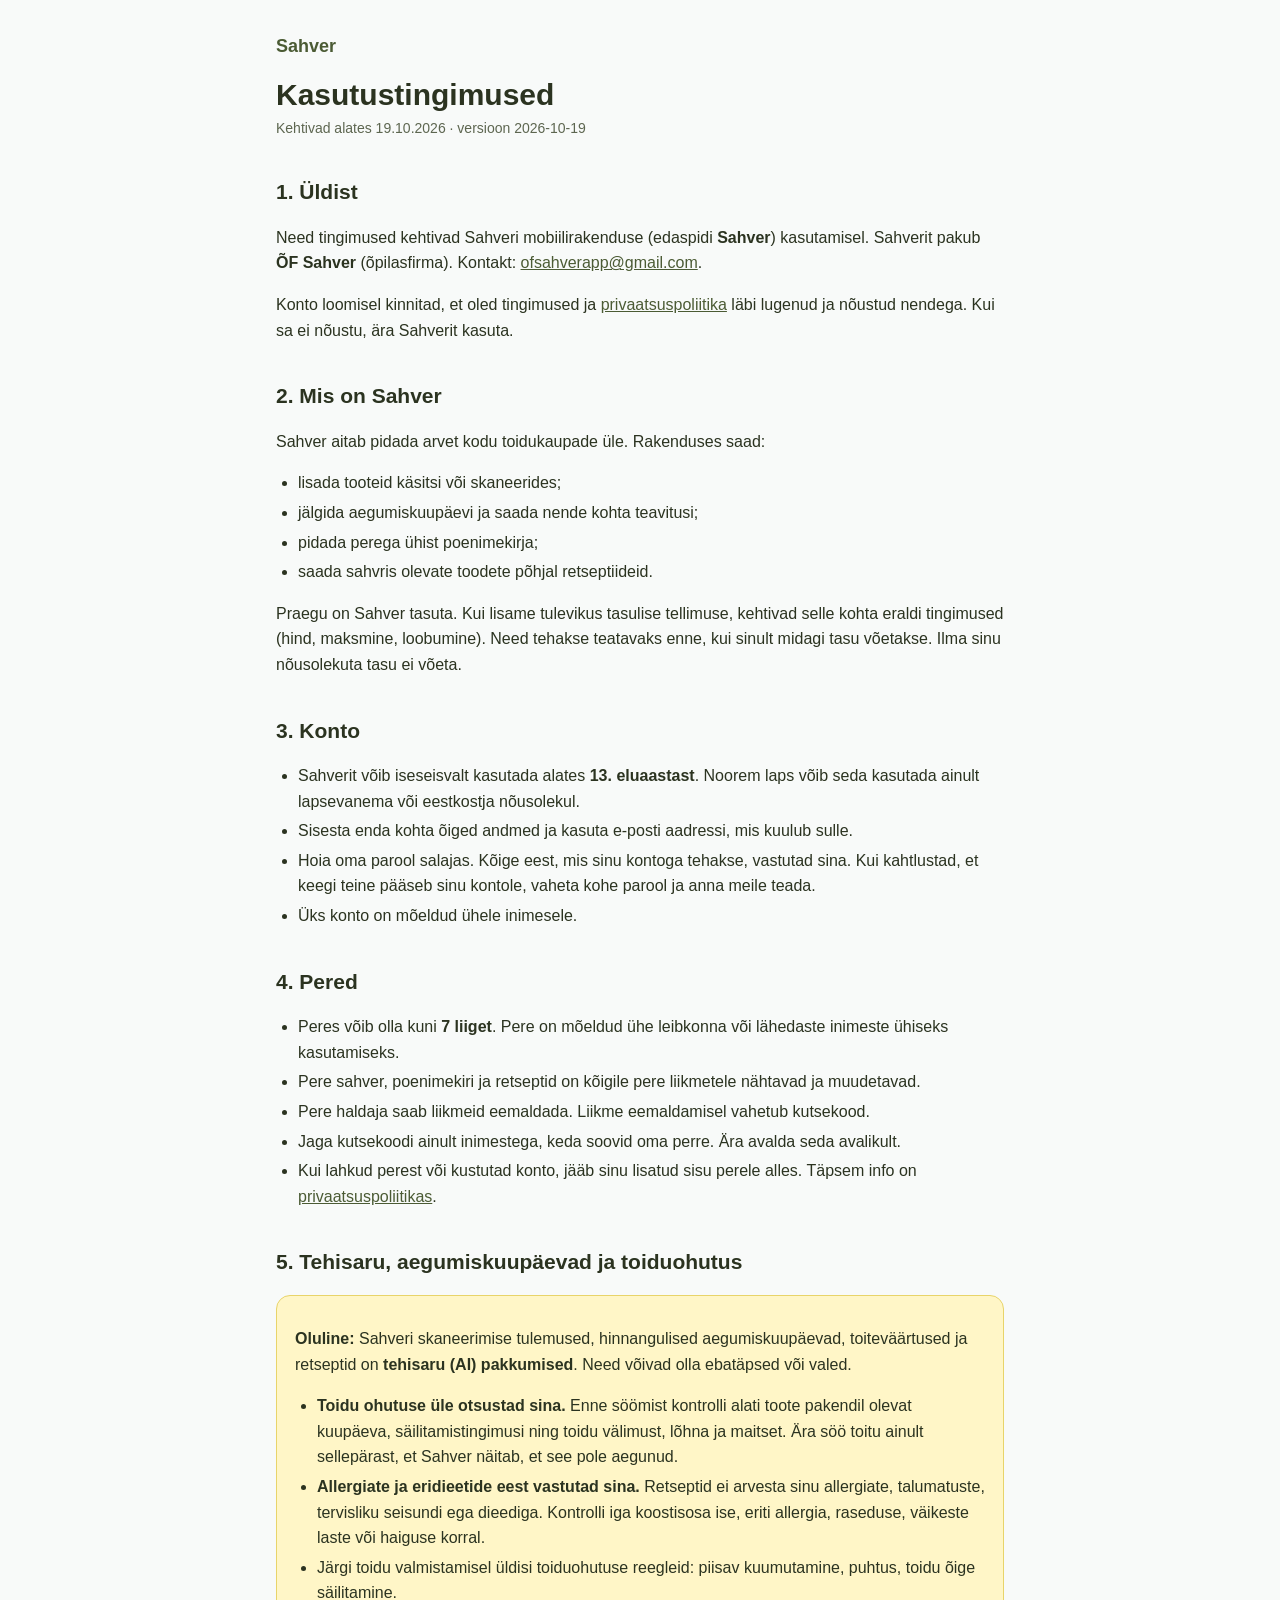
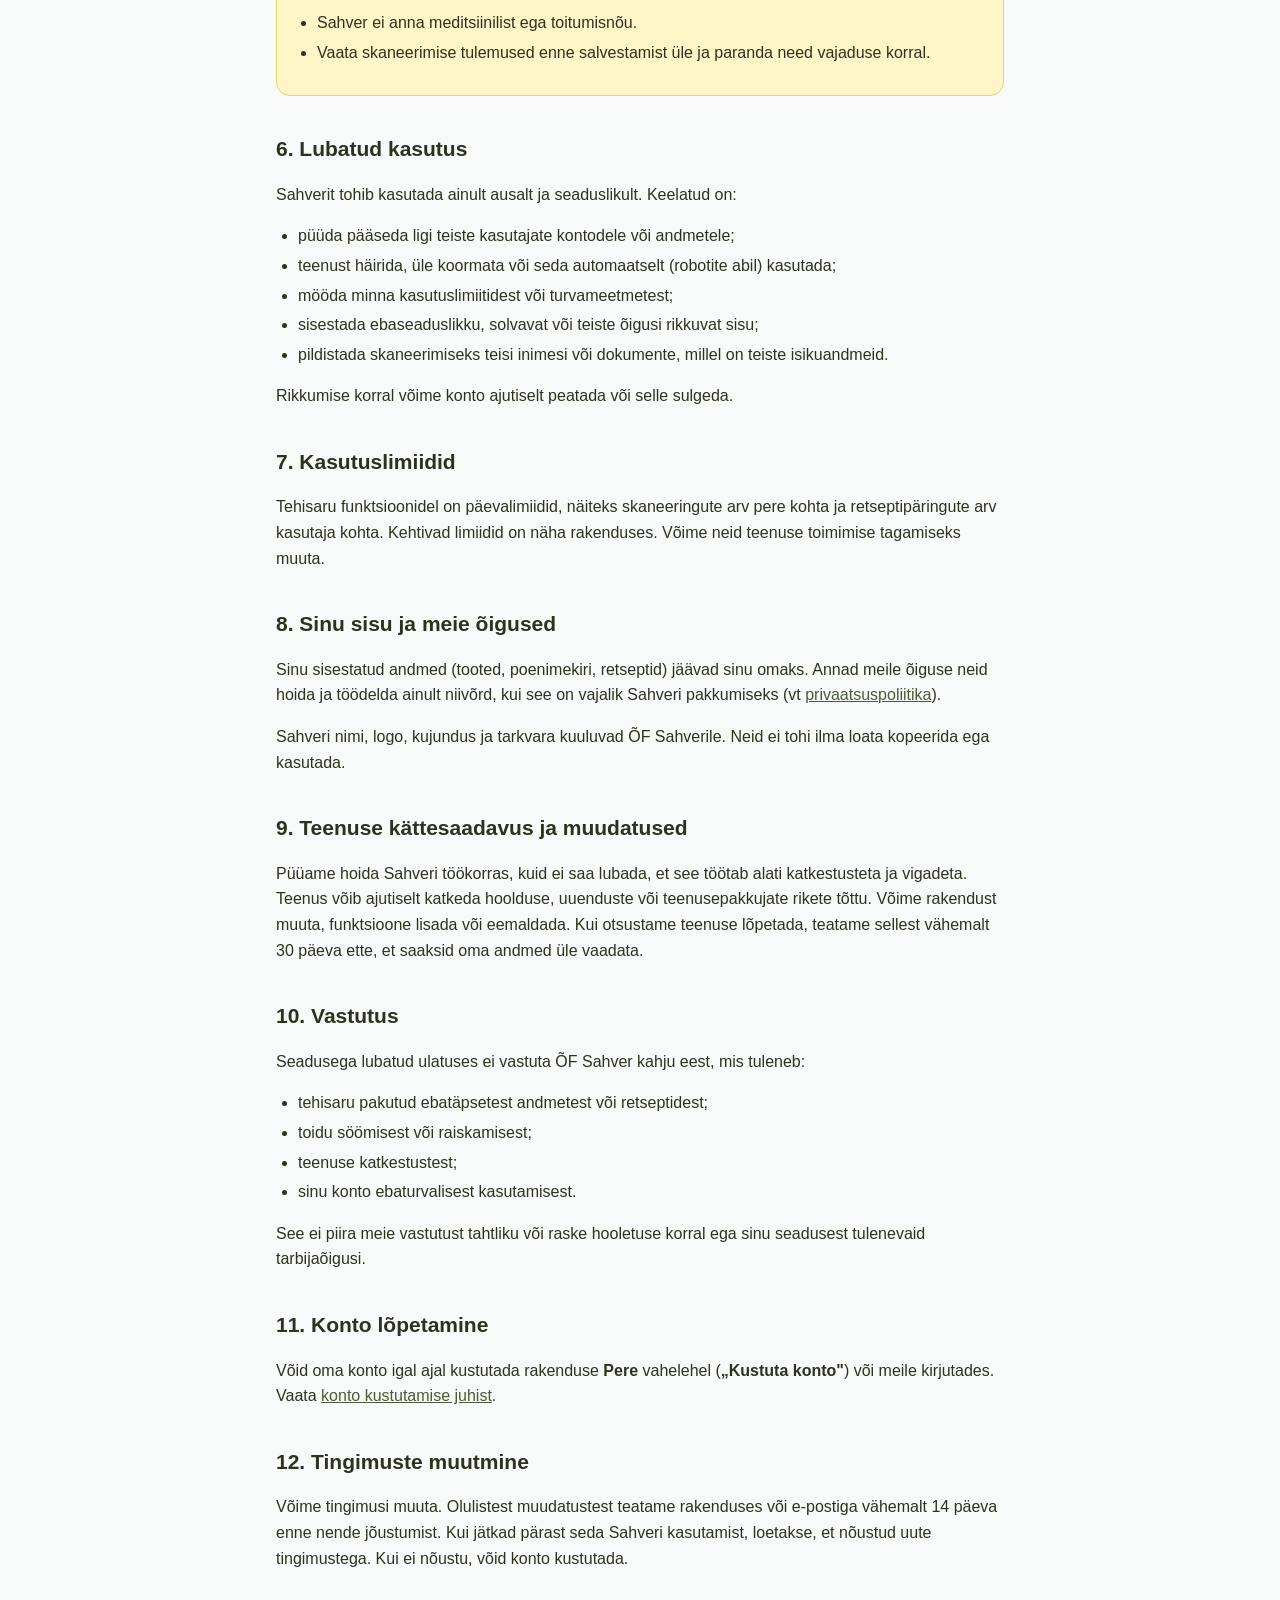
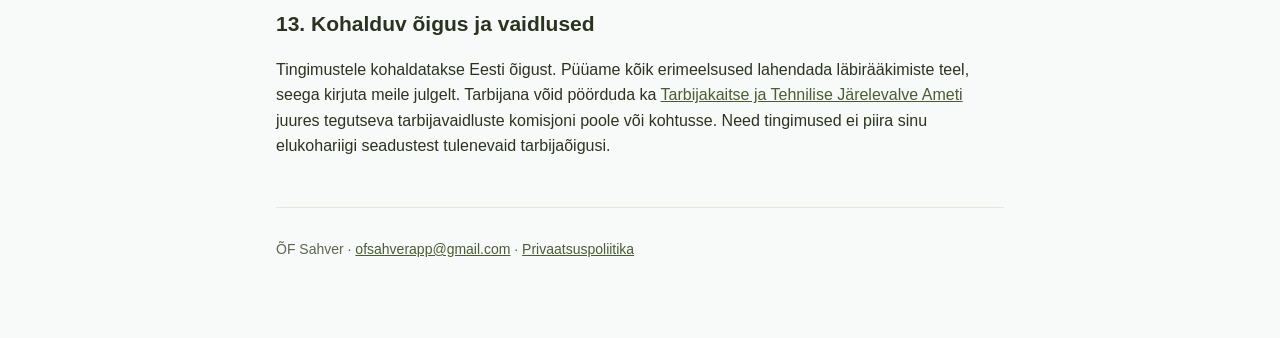
==== tingimused/index.html @ 341ef94f "Privaatsuspoliitika ja kasutustingimused Co-Authored-By: Claude Opus 5.5 <noreply@anthropic.com>" ====
<!doctype html>
<html lang="et">
<head>
<meta charset="utf-8">
<meta name="viewport" content="width=device-width, initial-scale=1">
<title>Sahveri kasutustingimused</title>
<meta name="description" content="Sahveri mobiilirakenduse kasutustingimused.">
<link rel="stylesheet" href="../style.css">
</head>
<body>
<main>
<header>
  <a class="brand" href="../">Sahver</a>
  <h1>Kasutustingimused</h1>
  <p class="meta">Kehtivad alates 19.10.2026 · versioon 2026-10-19</p>
</header>

<h2 id="uldist">1. Üldist</h2>
<p>Need tingimused kehtivad Sahveri mobiilirakenduse (edaspidi <b>Sahver</b>) kasutamisel. Sahverit pakub <b>ÕF Sahver</b> (õpilasfirma). Kontakt: <a href="mailto:ofsahverapp@gmail.com">ofsahverapp@gmail.com</a>.</p>
<p>Konto loomisel kinnitad, et oled tingimused ja <a href="../privaatsus/">privaatsuspoliitika</a> läbi lugenud ja nõustud nendega. Kui sa ei nõustu, ära Sahverit kasuta.</p>

<h2 id="teenus">2. Mis on Sahver</h2>
<p>Sahver aitab pidada arvet kodu toidukaupade üle. Rakenduses saad:</p>
<ul>
  <li>lisada tooteid käsitsi või skaneerides;</li>
  <li>jälgida aegumiskuupäevi ja saada nende kohta teavitusi;</li>
  <li>pidada perega ühist poenimekirja;</li>
  <li>saada sahvris olevate toodete põhjal retseptiideid.</li>
</ul>
<p>Praegu on Sahver tasuta. Kui lisame tulevikus tasulise tellimuse, kehtivad selle kohta eraldi tingimused (hind, maksmine, loobumine). Need tehakse teatavaks enne, kui sinult midagi tasu võetakse. Ilma sinu nõusolekuta tasu ei võeta.</p>

<h2 id="konto">3. Konto</h2>
<ul>
  <li>Sahverit võib iseseisvalt kasutada alates <b>13. eluaastast</b>. Noorem laps võib seda kasutada ainult lapsevanema või eestkostja nõusolekul.</li>
  <li>Sisesta enda kohta õiged andmed ja kasuta e-posti aadressi, mis kuulub sulle.</li>
  <li>Hoia oma parool salajas. Kõige eest, mis sinu kontoga tehakse, vastutad sina. Kui kahtlustad, et keegi teine pääseb sinu kontole, vaheta kohe parool ja anna meile teada.</li>
  <li>Üks konto on mõeldud ühele inimesele.</li>
</ul>

<h2 id="pered">4. Pered</h2>
<ul>
  <li>Peres võib olla kuni <b>7 liiget</b>. Pere on mõeldud ühe leibkonna või lähedaste inimeste ühiseks kasutamiseks.</li>
  <li>Pere sahver, poenimekiri ja retseptid on kõigile pere liikmetele nähtavad ja muudetavad.</li>
  <li>Pere haldaja saab liikmeid eemaldada. Liikme eemaldamisel vahetub kutsekood.</li>
  <li>Jaga kutsekoodi ainult inimestega, keda soovid oma perre. Ära avalda seda avalikult.</li>
  <li>Kui lahkud perest või kustutad konto, jääb sinu lisatud sisu perele alles. Täpsem info on <a href="../privaatsus/#sailitamine">privaatsuspoliitikas</a>.</li>
</ul>

<h2 id="ai">5. Tehisaru, aegumiskuupäevad ja toiduohutus</h2>
<div class="note">
<p><b>Oluline:</b> Sahveri skaneerimise tulemused, hinnangulised aegumiskuupäevad, toiteväärtused ja retseptid on <b>tehisaru (AI) pakkumised</b>. Need võivad olla ebatäpsed või valed.</p>
<ul>
  <li><b>Toidu ohutuse üle otsustad sina.</b> Enne söömist kontrolli alati toote pakendil olevat kuupäeva, säilitamistingimusi ning toidu välimust, lõhna ja maitset. Ära söö toitu ainult sellepärast, et Sahver näitab, et see pole aegunud.</li>
  <li><b>Allergiate ja eridieetide eest vastutad sina.</b> Retseptid ei arvesta sinu allergiate, talumatuste, tervisliku seisundi ega dieediga. Kontrolli iga koostisosa ise, eriti allergia, raseduse, väikeste laste või haiguse korral.</li>
  <li>Järgi toidu valmistamisel üldisi toiduohutuse reegleid: piisav kuumutamine, puhtus, toidu õige säilitamine.</li>
  <li>Sahver ei anna meditsiinilist ega toitumisnõu.</li>
  <li>Vaata skaneerimise tulemused enne salvestamist üle ja paranda need vajaduse korral.</li>
</ul>
</div>

<h2 id="kasutus">6. Lubatud kasutus</h2>
<p>Sahverit tohib kasutada ainult ausalt ja seaduslikult. Keelatud on:</p>
<ul>
  <li>püüda pääseda ligi teiste kasutajate kontodele või andmetele;</li>
  <li>teenust häirida, üle koormata või seda automaatselt (robotite abil) kasutada;</li>
  <li>mööda minna kasutuslimiitidest või turvameetmetest;</li>
  <li>sisestada ebaseaduslikku, solvavat või teiste õigusi rikkuvat sisu;</li>
  <li>pildistada skaneerimiseks teisi inimesi või dokumente, millel on teiste isikuandmeid.</li>
</ul>
<p>Rikkumise korral võime konto ajutiselt peatada või selle sulgeda.</p>

<h2 id="limiidid">7. Kasutuslimiidid</h2>
<p>Tehisaru funktsioonidel on päevalimiidid, näiteks skaneeringute arv pere kohta ja retseptipäringute arv kasutaja kohta. Kehtivad limiidid on näha rakenduses. Võime neid teenuse toimimise tagamiseks muuta.</p>

<h2 id="sisu">8. Sinu sisu ja meie õigused</h2>
<p>Sinu sisestatud andmed (tooted, poenimekiri, retseptid) jäävad sinu omaks. Annad meile õiguse neid hoida ja töödelda ainult niivõrd, kui see on vajalik Sahveri pakkumiseks (vt <a href="../privaatsus/">privaatsuspoliitika</a>).</p>
<p>Sahveri nimi, logo, kujundus ja tarkvara kuuluvad ÕF Sahverile. Neid ei tohi ilma loata kopeerida ega kasutada.</p>

<h2 id="kattesaadavus">9. Teenuse kättesaadavus ja muudatused</h2>
<p>Püüame hoida Sahveri töökorras, kuid ei saa lubada, et see töötab alati katkestusteta ja vigadeta. Teenus võib ajutiselt katkeda hoolduse, uuenduste või teenusepakkujate rikete tõttu. Võime rakendust muuta, funktsioone lisada või eemaldada. Kui otsustame teenuse lõpetada, teatame sellest vähemalt 30 päeva ette, et saaksid oma andmed üle vaadata.</p>

<h2 id="vastutus">10. Vastutus</h2>
<p>Seadusega lubatud ulatuses ei vastuta ÕF Sahver kahju eest, mis tuleneb:</p>
<ul>
  <li>tehisaru pakutud ebatäpsetest andmetest või retseptidest;</li>
  <li>toidu söömisest või raiskamisest;</li>
  <li>teenuse katkestustest;</li>
  <li>sinu konto ebaturvalisest kasutamisest.</li>
</ul>
<p>See ei piira meie vastutust tahtliku või raske hooletuse korral ega sinu seadusest tulenevaid tarbijaõigusi.</p>

<h2 id="lopetamine">11. Konto lõpetamine</h2>
<p>Võid oma konto igal ajal kustutada rakenduse <b>Pere</b> vahelehel (<b>„Kustuta konto"</b>) või meile kirjutades. Vaata <a href="../privaatsus/#kustutamine">konto kustutamise juhist</a>.</p>

<h2 id="muutmine">12. Tingimuste muutmine</h2>
<p>Võime tingimusi muuta. Olulistest muudatustest teatame rakenduses või e-postiga vähemalt 14 päeva enne nende jõustumist. Kui jätkad pärast seda Sahveri kasutamist, loetakse, et nõustud uute tingimustega. Kui ei nõustu, võid konto kustutada.</p>

<h2 id="vaidlused">13. Kohalduv õigus ja vaidlused</h2>
<p>Tingimustele kohaldatakse Eesti õigust. Püüame kõik erimeelsused lahendada läbirääkimiste teel, seega kirjuta meile julgelt. Tarbijana võid pöörduda ka <a href="https://ttja.ee">Tarbijakaitse ja Tehnilise Järelevalve Ameti</a> juures tegutseva tarbijavaidluste komisjoni poole või kohtusse. Need tingimused ei piira sinu elukohariigi seadustest tulenevaid tarbijaõigusi.</p>

<footer>
  <p>ÕF Sahver · <a href="mailto:ofsahverapp@gmail.com">ofsahverapp@gmail.com</a> · <a href="../privaatsus/">Privaatsuspoliitika</a></p>
</footer>
</main>
</body>
</html>
---- style.css ----
:root {
  --bg: #f8faf9;
  --surface: #ffffff;
  --ink: #2b3320;
  --ink2: #5d6650;
  --accent: #4b5b34;
  --line: #e2e6dc;
  --note: #fff6c7;
  --note-line: #e8d46a;
}
@media (prefers-color-scheme: dark) {
  :root {
    --bg: #171a14;
    --surface: #20241b;
    --ink: #eef0e8;
    --ink2: #b7bdab;
    --accent: #c9d98f;
    --line: #353b2c;
    --note: #3a3619;
    --note-line: #7d6f24;
  }
}
* { box-sizing: border-box; }
body {
  margin: 0;
  background: var(--bg);
  color: var(--ink);
  font: 16px/1.6 -apple-system, BlinkMacSystemFont, 'Segoe UI', Roboto, Arial, sans-serif;
}
main { max-width: 760px; margin: 0 auto; padding: 32px 16px 64px; }
header { margin-bottom: 24px; }
.brand { font-weight: 700; color: var(--accent); text-decoration: none; font-size: 18px; }
h1 { font-size: 30px; line-height: 1.2; margin: 16px 0 4px; }
h2 { font-size: 21px; margin: 36px 0 8px; }
h3 { font-size: 17px; margin: 20px 0 4px; }
.meta { color: var(--ink2); font-size: 14px; margin: 0; }
a { color: var(--accent); }
ul { padding-left: 22px; }
li { margin: 4px 0; }
.note {
  background: var(--note);
  border: 1px solid var(--note-line);
  border-radius: 14px;
  padding: 14px 18px;
  margin: 16px 0;
}
.table-wrap { overflow-x: auto; }
table { border-collapse: collapse; width: 100%; font-size: 15px; background: var(--surface); }
th, td { text-align: left; vertical-align: top; padding: 8px 10px; border: 1px solid var(--line); }
th { font-weight: 700; }
footer { margin-top: 48px; color: var(--ink2); font-size: 14px; border-top: 1px solid var(--line); padding-top: 16px; }
.cards a { display: block; background: var(--surface); border: 1px solid var(--line); border-radius: 14px; padding: 16px 18px; margin: 12px 0; text-decoration: none; color: var(--ink); }
.cards a strong { color: var(--accent); }
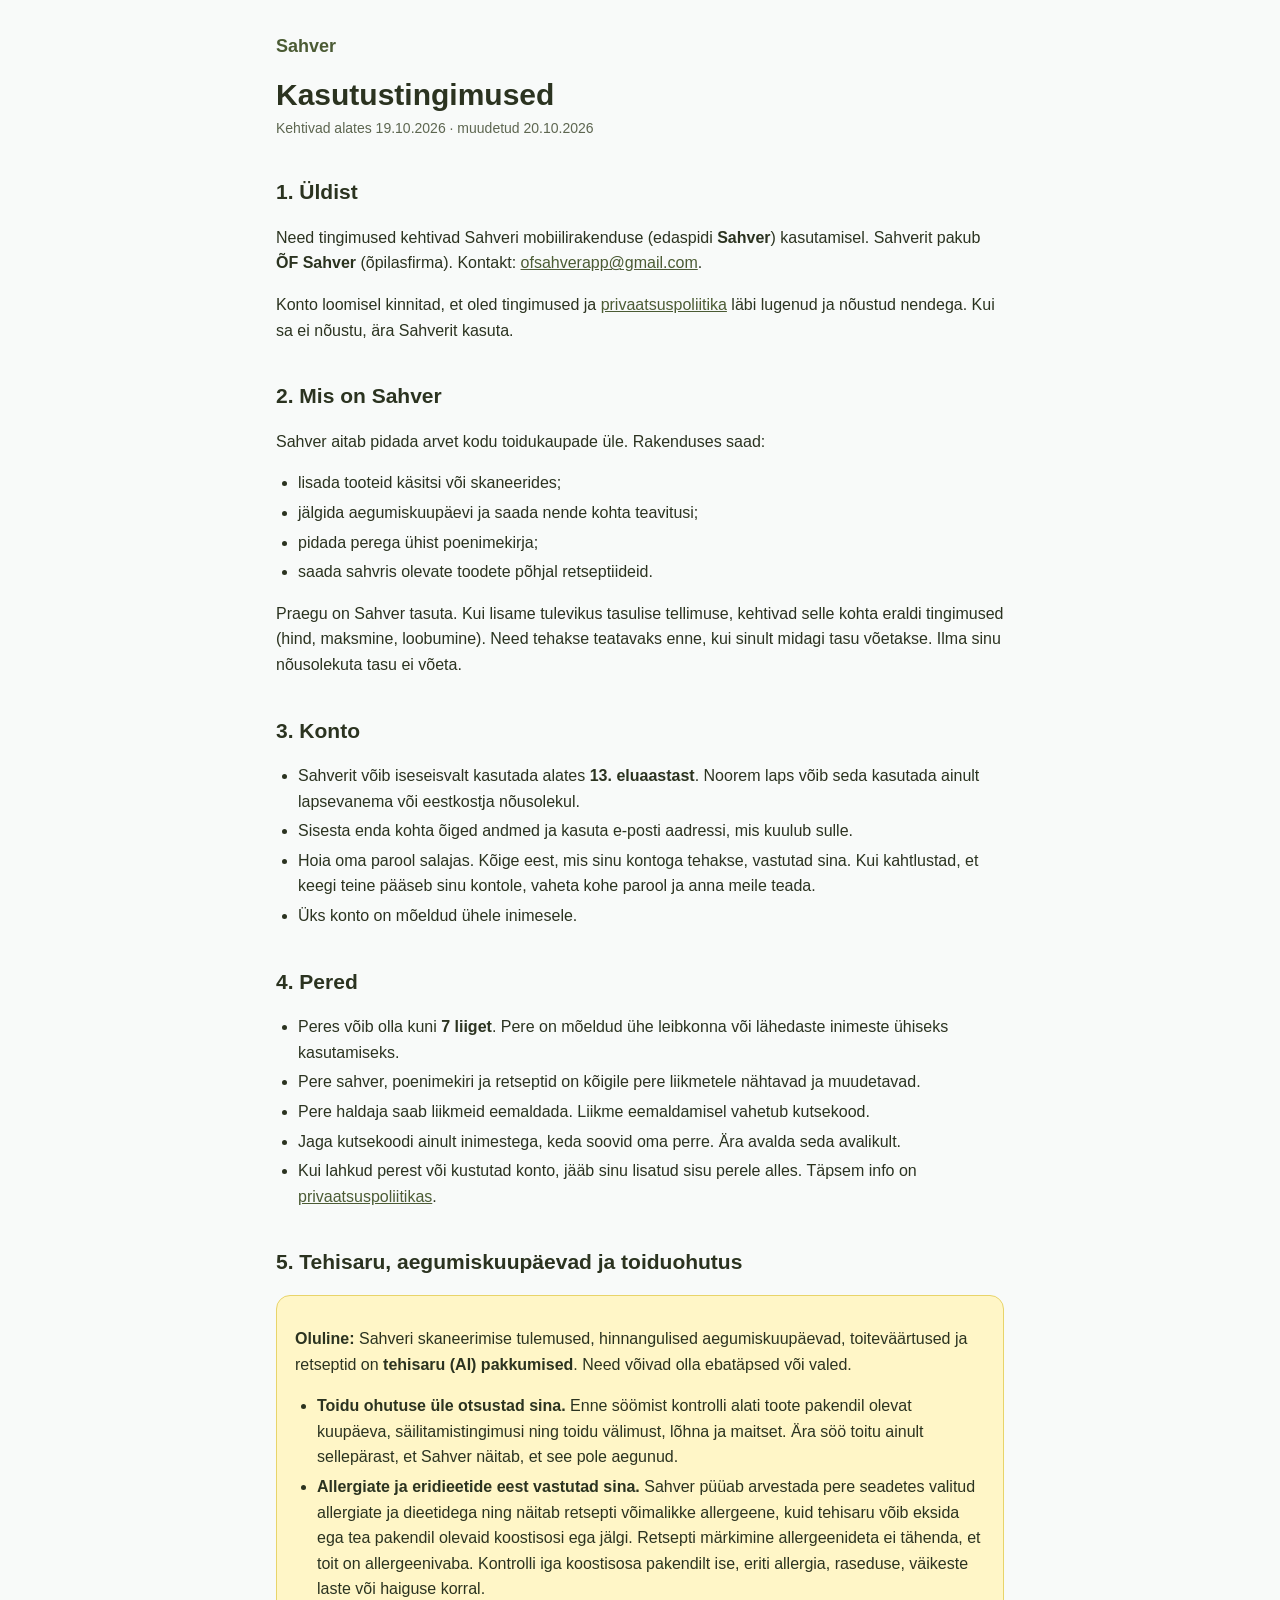
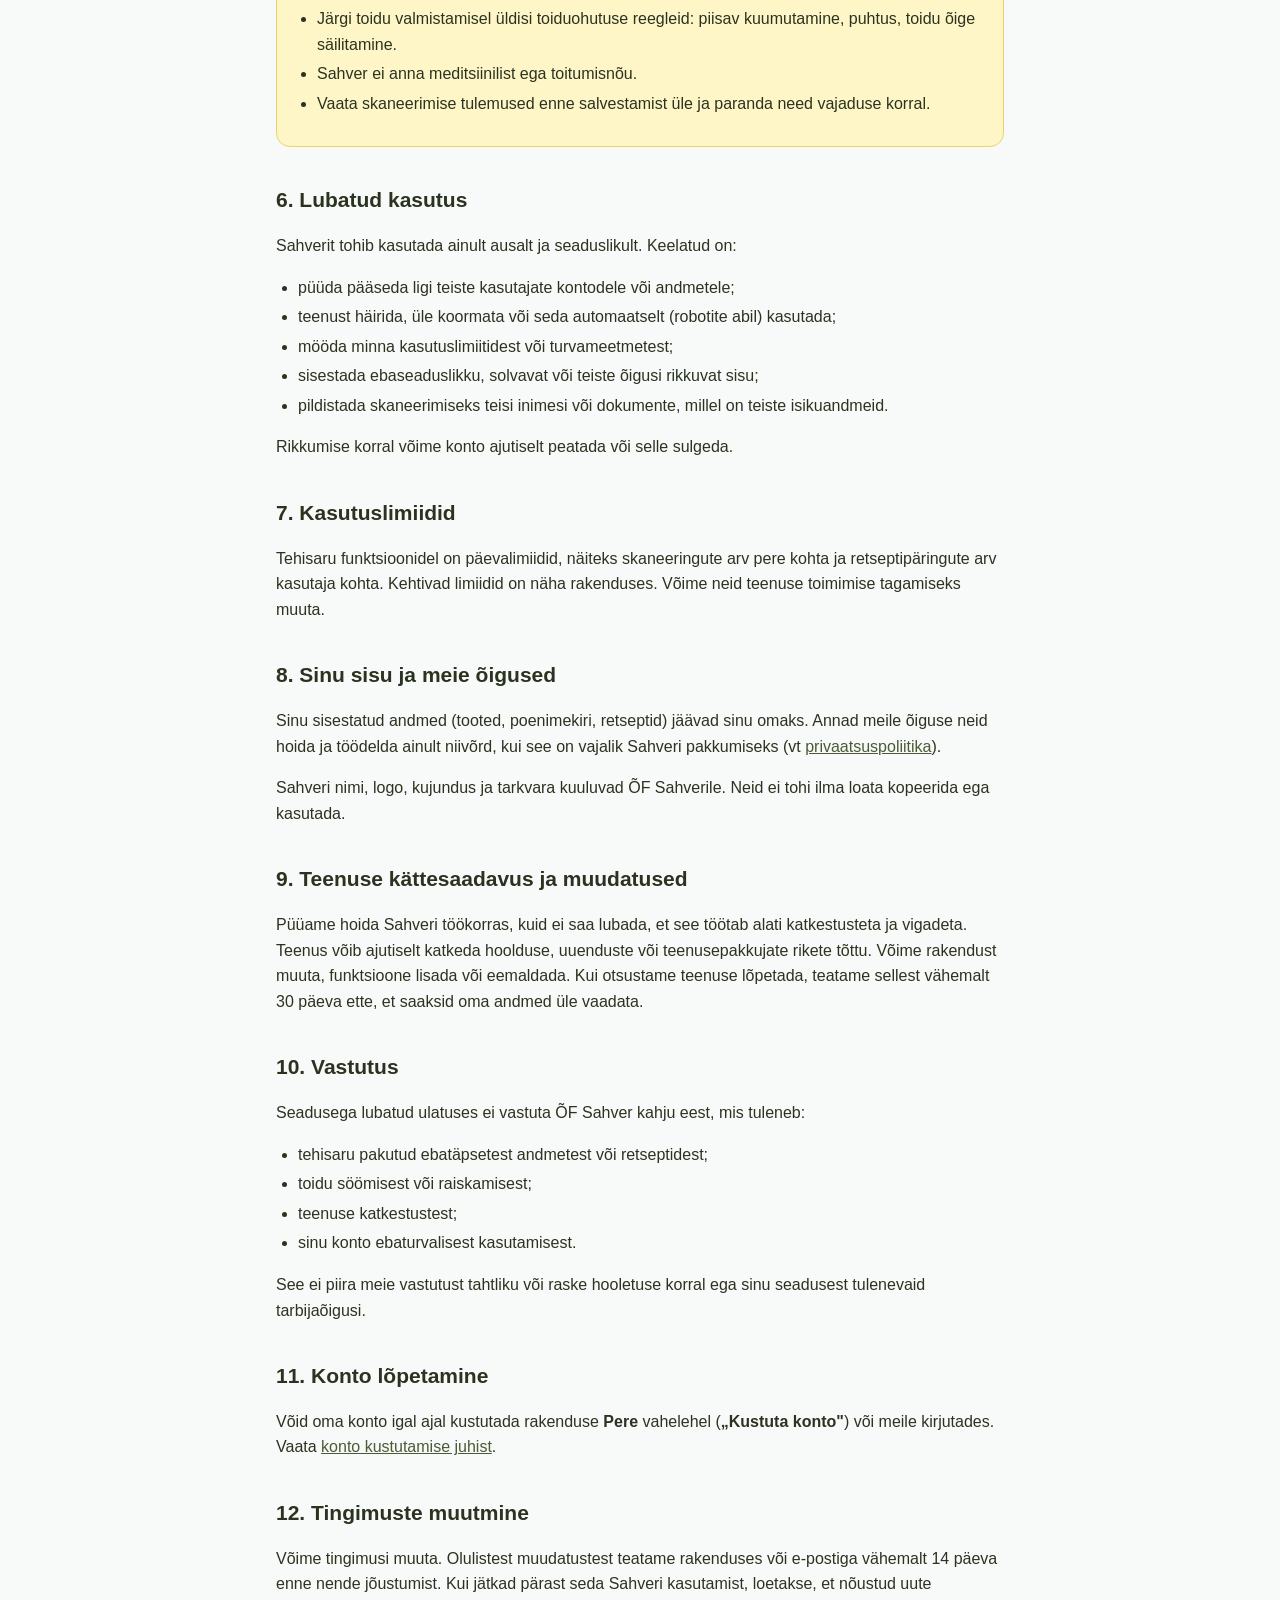
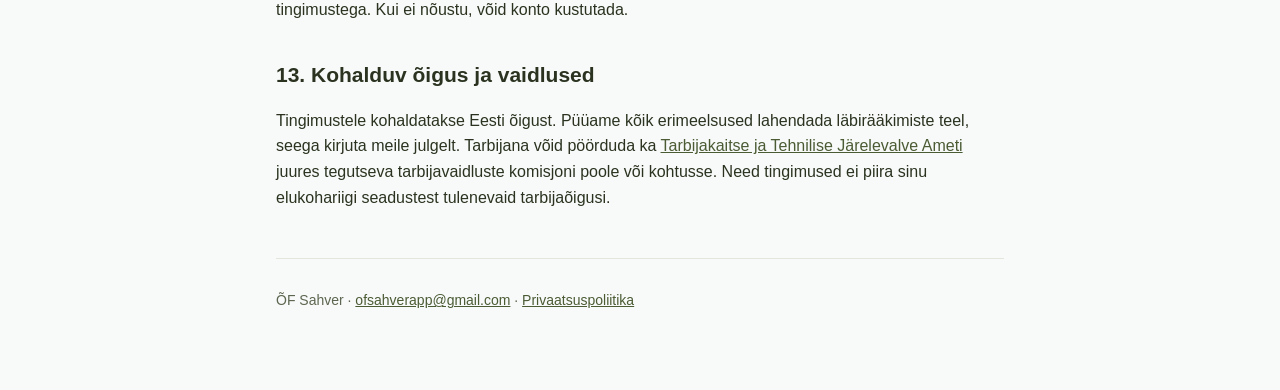
==== commit f93f5191: "Allergiad ja dieedid: privaatsuspoliitika ja tingimuste täiendus Co-Authored-By: Claude Opus 5.5 <no" ====
--- a/tingimused/index.html
+++ b/tingimused/index.html
@@ -12,7 +12,7 @@
 <header>
   <a class="brand" href="../">Sahver</a>
   <h1>Kasutustingimused</h1>
-  <p class="meta">Kehtivad alates 19.10.2026 · versioon 2026-10-19</p>
+  <p class="meta">Kehtivad alates 19.10.2026 · muudetud 20.10.2026</p>
 </header>
 
 <h2 id="uldist">1. Üldist</h2>
@@ -51,7 +51,7 @@
 <p><b>Oluline:</b> Sahveri skaneerimise tulemused, hinnangulised aegumiskuupäevad, toiteväärtused ja retseptid on <b>tehisaru (AI) pakkumised</b>. Need võivad olla ebatäpsed või valed.</p>
 <ul>
   <li><b>Toidu ohutuse üle otsustad sina.</b> Enne söömist kontrolli alati toote pakendil olevat kuupäeva, säilitamistingimusi ning toidu välimust, lõhna ja maitset. Ära söö toitu ainult sellepärast, et Sahver näitab, et see pole aegunud.</li>
-  <li><b>Allergiate ja eridieetide eest vastutad sina.</b> Retseptid ei arvesta sinu allergiate, talumatuste, tervisliku seisundi ega dieediga. Kontrolli iga koostisosa ise, eriti allergia, raseduse, väikeste laste või haiguse korral.</li>
+  <li><b>Allergiate ja eridieetide eest vastutad sina.</b> Sahver püüab arvestada pere seadetes valitud allergiate ja dieetidega ning näitab retsepti võimalikke allergeene, kuid tehisaru võib eksida ega tea pakendil olevaid koostisosi ega jälgi. Retsepti märkimine allergeenideta ei tähenda, et toit on allergeenivaba. Kontrolli iga koostisosa pakendilt ise, eriti allergia, raseduse, väikeste laste või haiguse korral.</li>
   <li>Järgi toidu valmistamisel üldisi toiduohutuse reegleid: piisav kuumutamine, puhtus, toidu õige säilitamine.</li>
   <li>Sahver ei anna meditsiinilist ega toitumisnõu.</li>
   <li>Vaata skaneerimise tulemused enne salvestamist üle ja paranda need vajaduse korral.</li>
